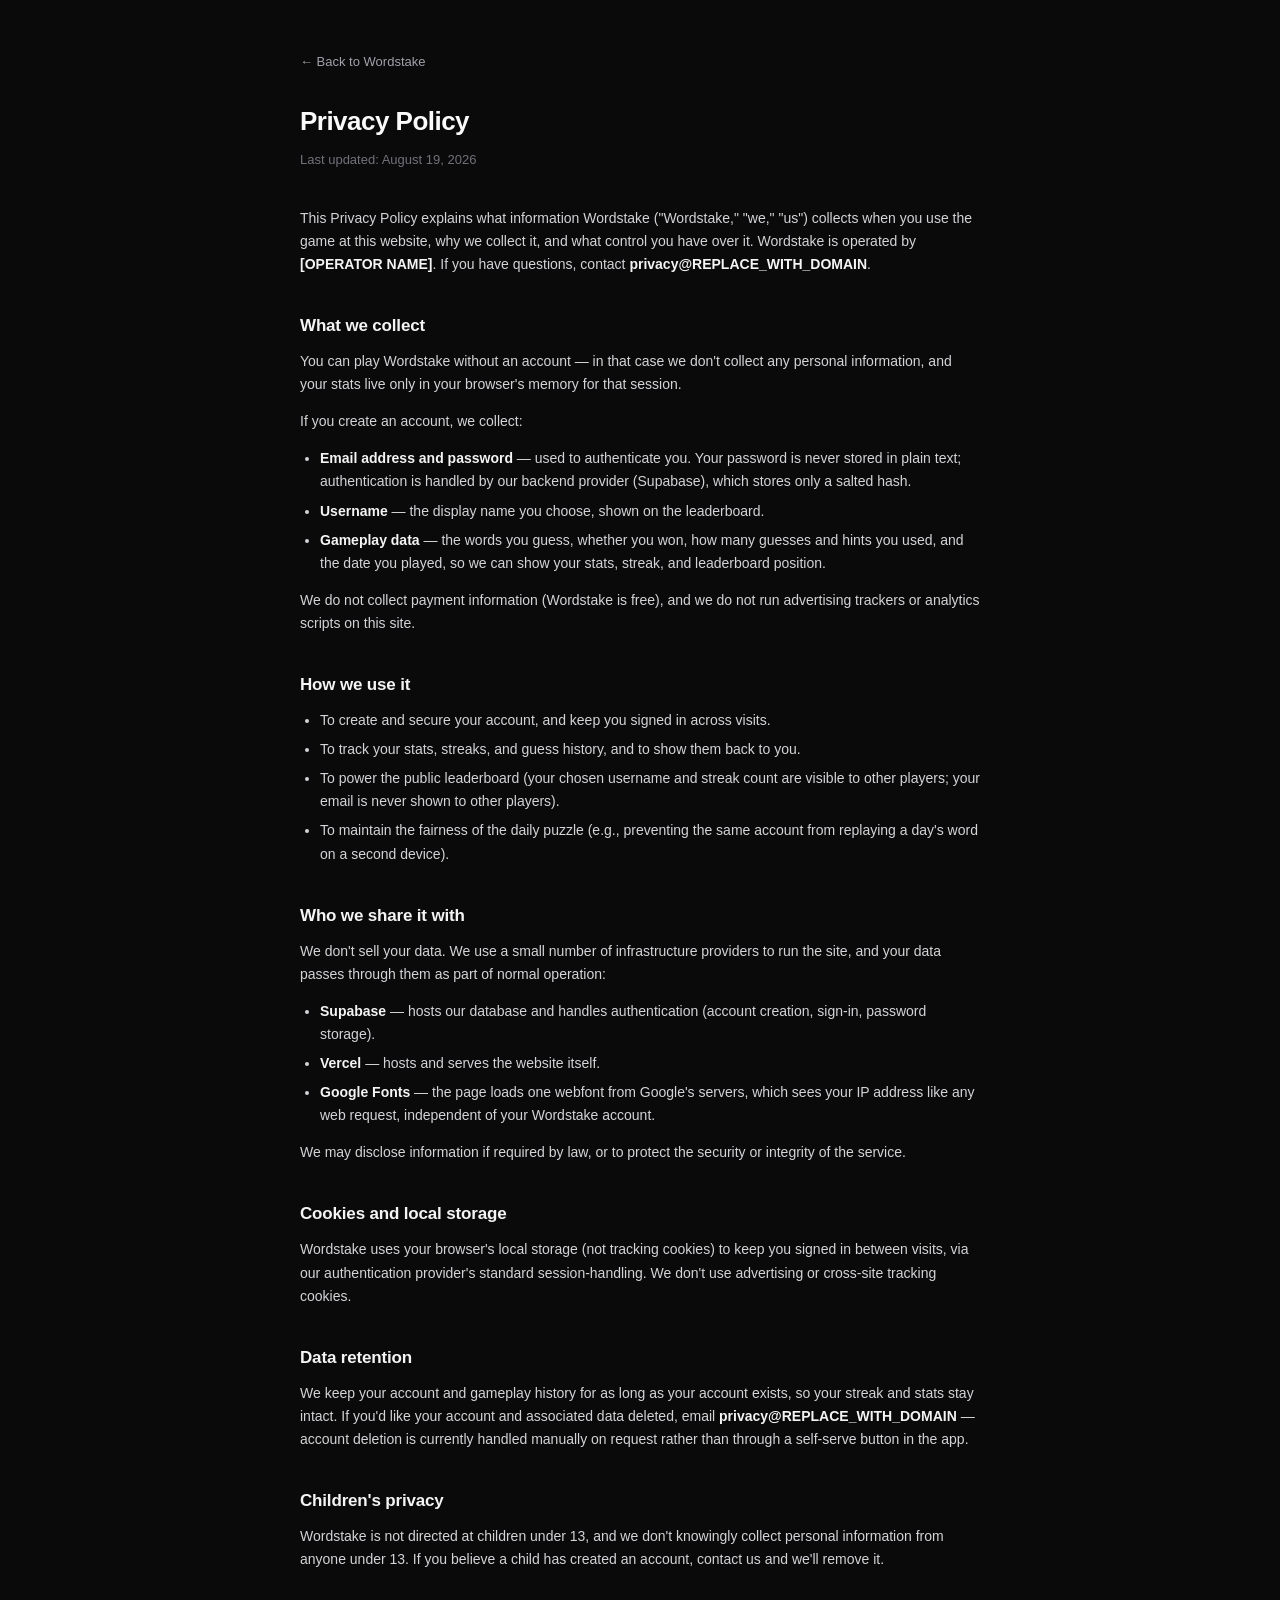
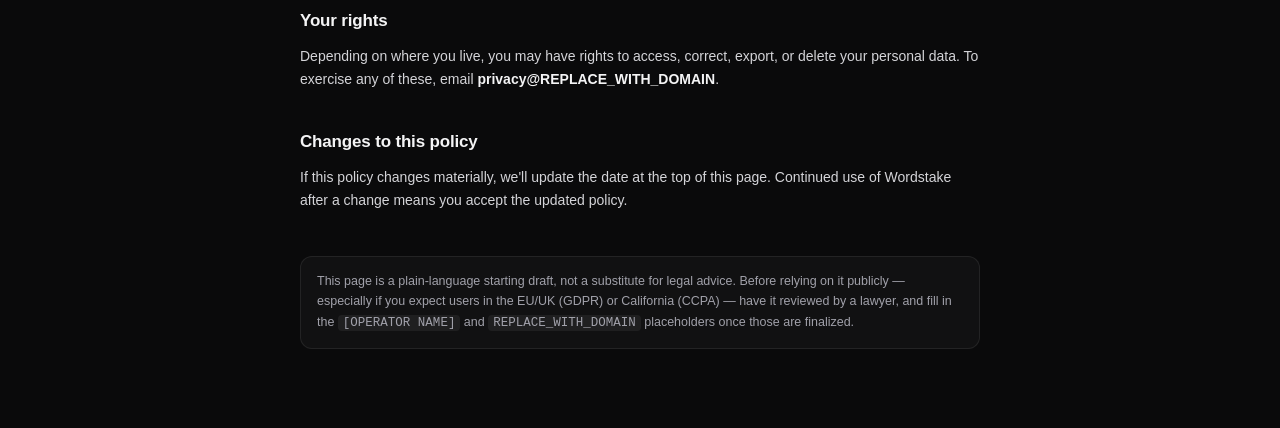
==== privacy.html @ 05258946 "Add files via upload" ====
<!DOCTYPE html>
<html lang="en">
<head>
<meta charset="UTF-8" />
<meta name="viewport" content="width=device-width, initial-scale=1.0" />
<title>Privacy Policy — Wordstake</title>
<meta name="robots" content="index, follow" />
<link rel="icon" href="data:image/svg+xml,%3Csvg xmlns='http://www.w3.org/2000/svg' viewBox='0 0 32 32'%3E%3Crect width='32' height='32' rx='8' fill='%2322b352'/%3E%3Ctext x='16' y='23' font-size='18' font-weight='700' font-family='Arial,sans-serif' fill='%230a0a0b' text-anchor='middle'%3EW%3C/text%3E%3C/svg%3E" />
<style>
  :root { color-scheme: dark; }
  * { box-sizing: border-box; }
  body {
    margin: 0;
    background: #0a0a0b;
    color: #d4d4d8;
    font-family: -apple-system, BlinkMacSystemFont, "Segoe UI", Roboto, Helvetica, Arial, sans-serif;
    line-height: 1.65;
  }
  .wrap { max-width: 720px; margin: 0 auto; padding: 48px 20px 80px; }
  a { color: #30d158; text-decoration: none; }
  a:hover { text-decoration: underline; }
  .back { display: inline-block; margin-bottom: 28px; font-size: 13px; color: #a1a1aa; }
  h1 { color: #fafafa; font-size: 26px; font-weight: 800; letter-spacing: -0.02em; margin: 0 0 6px; }
  .updated { color: #71717a; font-size: 13px; margin-bottom: 36px; }
  h2 { color: #f4f4f5; font-size: 17px; font-weight: 700; margin: 36px 0 10px; letter-spacing: -0.01em; }
  p { margin: 0 0 14px; font-size: 14px; color: #d4d4d8; }
  ul { margin: 0 0 14px; padding-left: 20px; font-size: 14px; }
  li { margin-bottom: 6px; }
  strong { color: #f4f4f5; }
  .note {
    margin-top: 44px;
    padding: 14px 16px;
    border-radius: 12px;
    border: 1px solid rgba(255,255,255,0.08);
    background: rgba(255,255,255,0.03);
    font-size: 12.5px;
    color: #a1a1aa;
  }
  code { background: rgba(255,255,255,0.06); padding: 1px 5px; border-radius: 4px; font-size: 12.5px; }
</style>
</head>
<body>
<div class="wrap">
  <a class="back" href="/">← Back to Wordstake</a>
  <h1>Privacy Policy</h1>
  <p class="updated">Last updated: August 19, 2026</p>

  <p>This Privacy Policy explains what information Wordstake ("Wordstake," "we," "us") collects when you use the game at this website, why we collect it, and what control you have over it. Wordstake is operated by <strong>[OPERATOR NAME]</strong>. If you have questions, contact <strong>privacy@REPLACE_WITH_DOMAIN</strong>.</p>

  <h2>What we collect</h2>
  <p>You can play Wordstake without an account — in that case we don't collect any personal information, and your stats live only in your browser's memory for that session.</p>
  <p>If you create an account, we collect:</p>
  <ul>
    <li><strong>Email address and password</strong> — used to authenticate you. Your password is never stored in plain text; authentication is handled by our backend provider (Supabase), which stores only a salted hash.</li>
    <li><strong>Username</strong> — the display name you choose, shown on the leaderboard.</li>
    <li><strong>Gameplay data</strong> — the words you guess, whether you won, how many guesses and hints you used, and the date you played, so we can show your stats, streak, and leaderboard position.</li>
  </ul>
  <p>We do not collect payment information (Wordstake is free), and we do not run advertising trackers or analytics scripts on this site.</p>

  <h2>How we use it</h2>
  <ul>
    <li>To create and secure your account, and keep you signed in across visits.</li>
    <li>To track your stats, streaks, and guess history, and to show them back to you.</li>
    <li>To power the public leaderboard (your chosen username and streak count are visible to other players; your email is never shown to other players).</li>
    <li>To maintain the fairness of the daily puzzle (e.g., preventing the same account from replaying a day's word on a second device).</li>
  </ul>

  <h2>Who we share it with</h2>
  <p>We don't sell your data. We use a small number of infrastructure providers to run the site, and your data passes through them as part of normal operation:</p>
  <ul>
    <li><strong>Supabase</strong> — hosts our database and handles authentication (account creation, sign-in, password storage).</li>
    <li><strong>Vercel</strong> — hosts and serves the website itself.</li>
    <li><strong>Google Fonts</strong> — the page loads one webfont from Google's servers, which sees your IP address like any web request, independent of your Wordstake account.</li>
  </ul>
  <p>We may disclose information if required by law, or to protect the security or integrity of the service.</p>

  <h2>Cookies and local storage</h2>
  <p>Wordstake uses your browser's local storage (not tracking cookies) to keep you signed in between visits, via our authentication provider's standard session-handling. We don't use advertising or cross-site tracking cookies.</p>

  <h2>Data retention</h2>
  <p>We keep your account and gameplay history for as long as your account exists, so your streak and stats stay intact. If you'd like your account and associated data deleted, email <strong>privacy@REPLACE_WITH_DOMAIN</strong> — account deletion is currently handled manually on request rather than through a self-serve button in the app.</p>

  <h2>Children's privacy</h2>
  <p>Wordstake is not directed at children under 13, and we don't knowingly collect personal information from anyone under 13. If you believe a child has created an account, contact us and we'll remove it.</p>

  <h2>Your rights</h2>
  <p>Depending on where you live, you may have rights to access, correct, export, or delete your personal data. To exercise any of these, email <strong>privacy@REPLACE_WITH_DOMAIN</strong>.</p>

  <h2>Changes to this policy</h2>
  <p>If this policy changes materially, we'll update the date at the top of this page. Continued use of Wordstake after a change means you accept the updated policy.</p>

  <div class="note">
    This page is a plain-language starting draft, not a substitute for legal advice. Before relying on it publicly — especially if you expect users in the EU/UK (GDPR) or California (CCPA) — have it reviewed by a lawyer, and fill in the <code>[OPERATOR NAME]</code> and <code>REPLACE_WITH_DOMAIN</code> placeholders once those are finalized.
  </div>
</div>
</body>
</html>
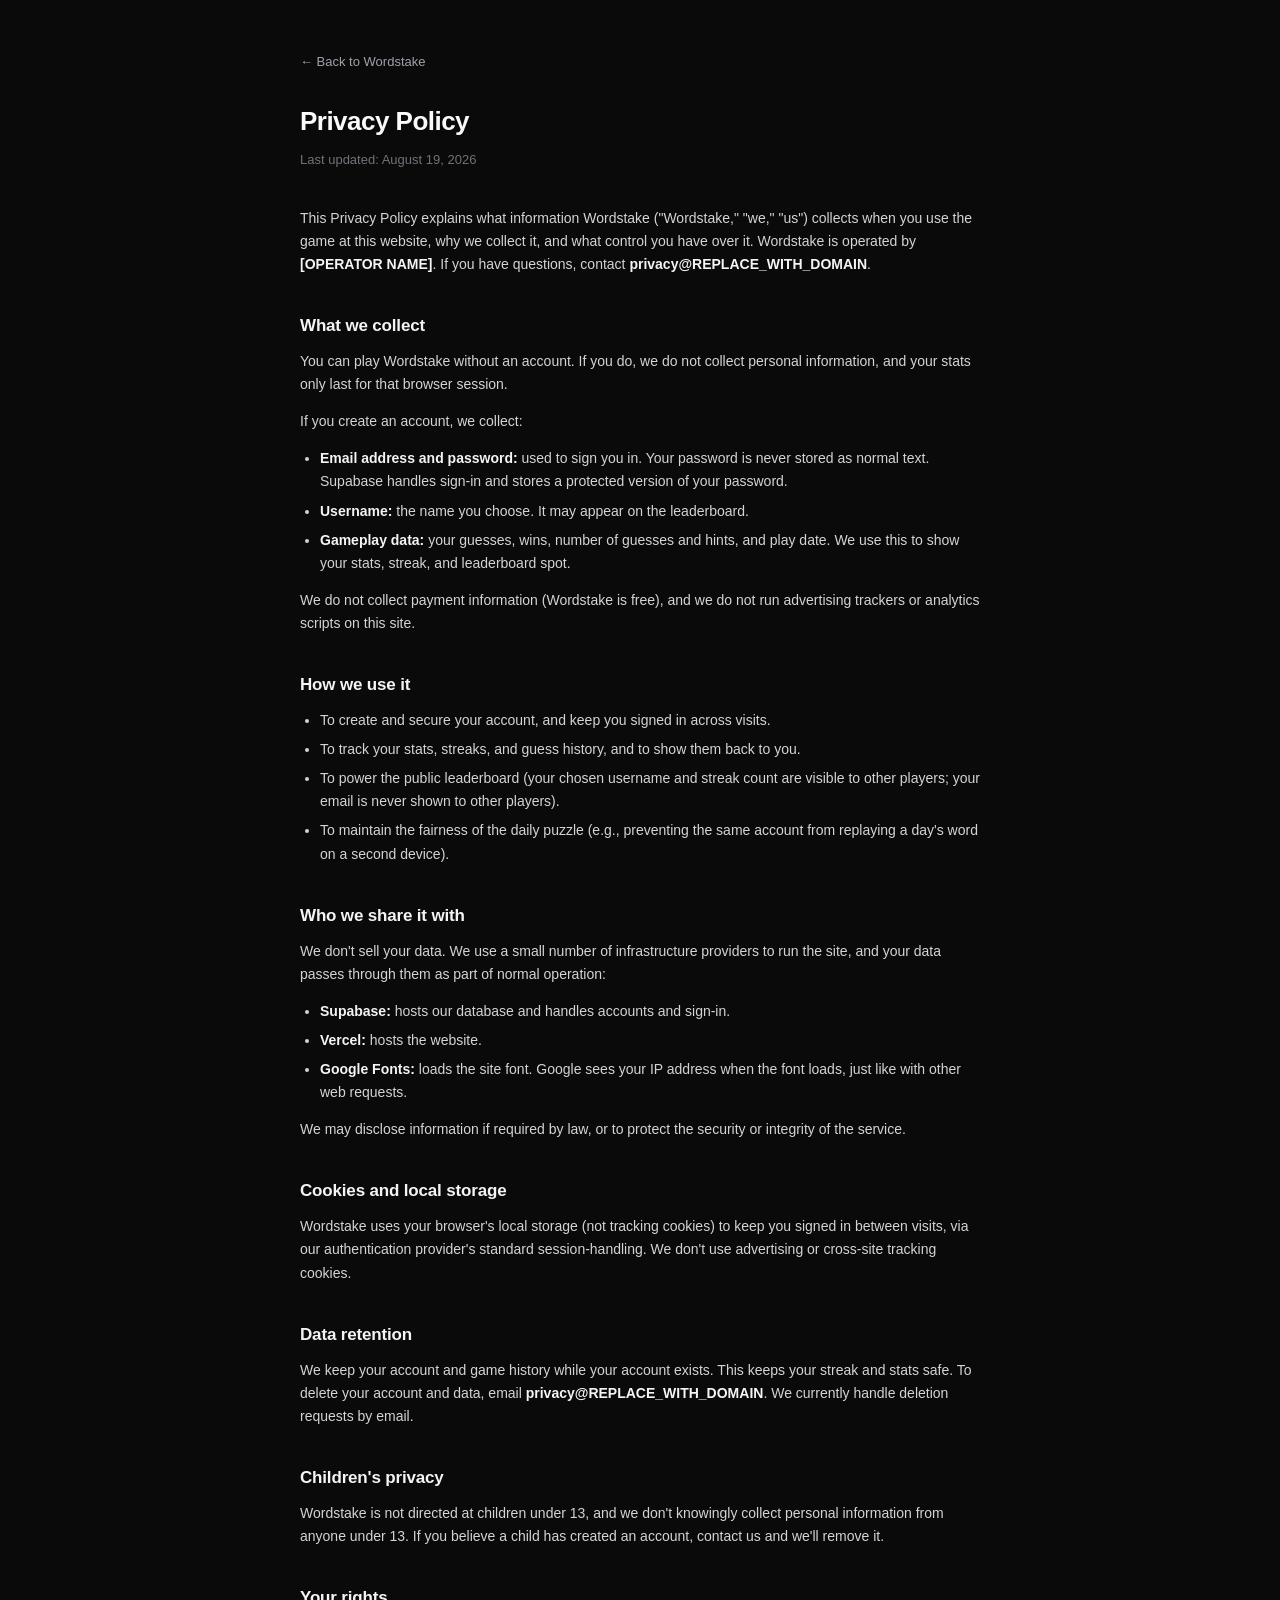
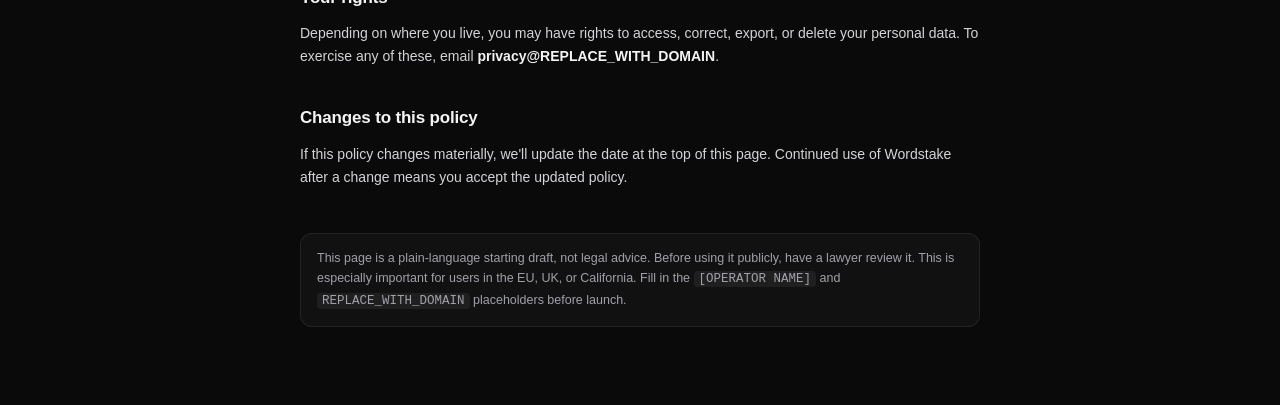
==== commit f568e0da: "Simplify privacy policy wording" ====
--- a/privacy.html
+++ b/privacy.html
@@ -1,97 +1,98 @@
-<!DOCTYPE html>
-<html lang="en">
-<head>
-<meta charset="UTF-8" />
-<meta name="viewport" content="width=device-width, initial-scale=1.0" />
-<title>Privacy Policy — Wordstake</title>
-<meta name="robots" content="index, follow" />
-<link rel="icon" href="data:image/svg+xml,%3Csvg xmlns='http://www.w3.org/2000/svg' viewBox='0 0 32 32'%3E%3Crect width='32' height='32' rx='8' fill='%2322b352'/%3E%3Ctext x='16' y='23' font-size='18' font-weight='700' font-family='Arial,sans-serif' fill='%230a0a0b' text-anchor='middle'%3EW%3C/text%3E%3C/svg%3E" />
-<style>
-  :root { color-scheme: dark; }
-  * { box-sizing: border-box; }
-  body {
-    margin: 0;
-    background: #0a0a0b;
-    color: #d4d4d8;
-    font-family: -apple-system, BlinkMacSystemFont, "Segoe UI", Roboto, Helvetica, Arial, sans-serif;
-    line-height: 1.65;
-  }
-  .wrap { max-width: 720px; margin: 0 auto; padding: 48px 20px 80px; }
-  a { color: #30d158; text-decoration: none; }
-  a:hover { text-decoration: underline; }
-  .back { display: inline-block; margin-bottom: 28px; font-size: 13px; color: #a1a1aa; }
-  h1 { color: #fafafa; font-size: 26px; font-weight: 800; letter-spacing: -0.02em; margin: 0 0 6px; }
-  .updated { color: #71717a; font-size: 13px; margin-bottom: 36px; }
-  h2 { color: #f4f4f5; font-size: 17px; font-weight: 700; margin: 36px 0 10px; letter-spacing: -0.01em; }
-  p { margin: 0 0 14px; font-size: 14px; color: #d4d4d8; }
-  ul { margin: 0 0 14px; padding-left: 20px; font-size: 14px; }
-  li { margin-bottom: 6px; }
-  strong { color: #f4f4f5; }
-  .note {
-    margin-top: 44px;
-    padding: 14px 16px;
-    border-radius: 12px;
-    border: 1px solid rgba(255,255,255,0.08);
-    background: rgba(255,255,255,0.03);
-    font-size: 12.5px;
-    color: #a1a1aa;
-  }
-  code { background: rgba(255,255,255,0.06); padding: 1px 5px; border-radius: 4px; font-size: 12.5px; }
-</style>
-</head>
-<body>
-<div class="wrap">
-  <a class="back" href="/">← Back to Wordstake</a>
-  <h1>Privacy Policy</h1>
-  <p class="updated">Last updated: August 19, 2026</p>
-
-  <p>This Privacy Policy explains what information Wordstake ("Wordstake," "we," "us") collects when you use the game at this website, why we collect it, and what control you have over it. Wordstake is operated by <strong>[OPERATOR NAME]</strong>. If you have questions, contact <strong>privacy@REPLACE_WITH_DOMAIN</strong>.</p>
-
-  <h2>What we collect</h2>
-  <p>You can play Wordstake without an account — in that case we don't collect any personal information, and your stats live only in your browser's memory for that session.</p>
-  <p>If you create an account, we collect:</p>
-  <ul>
-    <li><strong>Email address and password</strong> — used to authenticate you. Your password is never stored in plain text; authentication is handled by our backend provider (Supabase), which stores only a salted hash.</li>
-    <li><strong>Username</strong> — the display name you choose, shown on the leaderboard.</li>
-    <li><strong>Gameplay data</strong> — the words you guess, whether you won, how many guesses and hints you used, and the date you played, so we can show your stats, streak, and leaderboard position.</li>
-  </ul>
-  <p>We do not collect payment information (Wordstake is free), and we do not run advertising trackers or analytics scripts on this site.</p>
-
-  <h2>How we use it</h2>
-  <ul>
-    <li>To create and secure your account, and keep you signed in across visits.</li>
-    <li>To track your stats, streaks, and guess history, and to show them back to you.</li>
-    <li>To power the public leaderboard (your chosen username and streak count are visible to other players; your email is never shown to other players).</li>
-    <li>To maintain the fairness of the daily puzzle (e.g., preventing the same account from replaying a day's word on a second device).</li>
-  </ul>
-
-  <h2>Who we share it with</h2>
-  <p>We don't sell your data. We use a small number of infrastructure providers to run the site, and your data passes through them as part of normal operation:</p>
-  <ul>
-    <li><strong>Supabase</strong> — hosts our database and handles authentication (account creation, sign-in, password storage).</li>
-    <li><strong>Vercel</strong> — hosts and serves the website itself.</li>
-    <li><strong>Google Fonts</strong> — the page loads one webfont from Google's servers, which sees your IP address like any web request, independent of your Wordstake account.</li>
-  </ul>
-  <p>We may disclose information if required by law, or to protect the security or integrity of the service.</p>
-
-  <h2>Cookies and local storage</h2>
-  <p>Wordstake uses your browser's local storage (not tracking cookies) to keep you signed in between visits, via our authentication provider's standard session-handling. We don't use advertising or cross-site tracking cookies.</p>
-
-  <h2>Data retention</h2>
-  <p>We keep your account and gameplay history for as long as your account exists, so your streak and stats stay intact. If you'd like your account and associated data deleted, email <strong>privacy@REPLACE_WITH_DOMAIN</strong> — account deletion is currently handled manually on request rather than through a self-serve button in the app.</p>
-
-  <h2>Children's privacy</h2>
-  <p>Wordstake is not directed at children under 13, and we don't knowingly collect personal information from anyone under 13. If you believe a child has created an account, contact us and we'll remove it.</p>
-
-  <h2>Your rights</h2>
-  <p>Depending on where you live, you may have rights to access, correct, export, or delete your personal data. To exercise any of these, email <strong>privacy@REPLACE_WITH_DOMAIN</strong>.</p>
-
-  <h2>Changes to this policy</h2>
-  <p>If this policy changes materially, we'll update the date at the top of this page. Continued use of Wordstake after a change means you accept the updated policy.</p>
-
-  <div class="note">
-    This page is a plain-language starting draft, not a substitute for legal advice. Before relying on it publicly — especially if you expect users in the EU/UK (GDPR) or California (CCPA) — have it reviewed by a lawyer, and fill in the <code>[OPERATOR NAME]</code> and <code>REPLACE_WITH_DOMAIN</code> placeholders once those are finalized.
-  </div>
-</div>
-</body>
-</html>
+<!DOCTYPE html>
+<html lang="en">
+<head>
+<meta charset="UTF-8" />
+<meta name="viewport" content="width=device-width, initial-scale=1.0" />
+<title>Privacy Policy | Wordstake</title>
+<meta name="robots" content="index, follow" />
+<link rel="icon" href="data:image/svg+xml,%3Csvg xmlns='http://www.w3.org/2000/svg' viewBox='0 0 32 32'%3E%3Crect width='32' height='32' rx='8' fill='%2322b352'/%3E%3Ctext x='16' y='23' font-size='18' font-weight='700' font-family='Arial,sans-serif' fill='%230a0a0b' text-anchor='middle'%3EW%3C/text%3E%3C/svg%3E" />
+<style>
+  :root { color-scheme: dark; }
+  * { box-sizing: border-box; }
+  body {
+    margin: 0;
+    background: #0a0a0b;
+    color: #d4d4d8;
+    font-family: -apple-system, BlinkMacSystemFont, "Segoe UI", Roboto, Helvetica, Arial, sans-serif;
+    line-height: 1.65;
+  }
+  .wrap { max-width: 720px; margin: 0 auto; padding: 48px 20px 80px; }
+  a { color: #30d158; text-decoration: none; }
+  a:hover { text-decoration: underline; }
+  .back { display: inline-block; margin-bottom: 28px; font-size: 13px; color: #a1a1aa; }
+  h1 { color: #fafafa; font-size: 26px; font-weight: 800; letter-spacing: -0.02em; margin: 0 0 6px; }
+  .updated { color: #71717a; font-size: 13px; margin-bottom: 36px; }
+  h2 { color: #f4f4f5; font-size: 17px; font-weight: 700; margin: 36px 0 10px; letter-spacing: -0.01em; }
+  p { margin: 0 0 14px; font-size: 14px; color: #d4d4d8; }
+  ul { margin: 0 0 14px; padding-left: 20px; font-size: 14px; }
+  li { margin-bottom: 6px; }
+  strong { color: #f4f4f5; }
+  .note {
+    margin-top: 44px;
+    padding: 14px 16px;
+    border-radius: 12px;
+    border: 1px solid rgba(255,255,255,0.08);
+    background: rgba(255,255,255,0.03);
+    font-size: 12.5px;
+    color: #a1a1aa;
+  }
+  code { background: rgba(255,255,255,0.06); padding: 1px 5px; border-radius: 4px; font-size: 12.5px; }
+</style>
+</head>
+<body>
+<div class="wrap">
+  <a class="back" href="/">← Back to Wordstake</a>
+  <h1>Privacy Policy</h1>
+  <p class="updated">Last updated: August 19, 2026</p>
+
+  <p>This Privacy Policy explains what information Wordstake ("Wordstake," "we," "us") collects when you use the game at this website, why we collect it, and what control you have over it. Wordstake is operated by <strong>[OPERATOR NAME]</strong>. If you have questions, contact <strong>privacy@REPLACE_WITH_DOMAIN</strong>.</p>
+
+  <h2>What we collect</h2>
+  <p>You can play Wordstake without an account. If you do, we do not collect personal information, and your stats only last for that browser session.</p>
+  <p>If you create an account, we collect:</p>
+  <ul>
+    <li><strong>Email address and password:</strong> used to sign you in. Your password is never stored as normal text. Supabase handles sign-in and stores a protected version of your password.</li>
+    <li><strong>Username:</strong> the name you choose. It may appear on the leaderboard.</li>
+    <li><strong>Gameplay data:</strong> your guesses, wins, number of guesses and hints, and play date. We use this to show your stats, streak, and leaderboard spot.</li>
+  </ul>
+  <p>We do not collect payment information (Wordstake is free), and we do not run advertising trackers or analytics scripts on this site.</p>
+
+  <h2>How we use it</h2>
+  <ul>
+    <li>To create and secure your account, and keep you signed in across visits.</li>
+    <li>To track your stats, streaks, and guess history, and to show them back to you.</li>
+    <li>To power the public leaderboard (your chosen username and streak count are visible to other players; your email is never shown to other players).</li>
+    <li>To maintain the fairness of the daily puzzle (e.g., preventing the same account from replaying a day's word on a second device).</li>
+  </ul>
+
+  <h2>Who we share it with</h2>
+  <p>We don't sell your data. We use a small number of infrastructure providers to run the site, and your data passes through them as part of normal operation:</p>
+  <ul>
+    <li><strong>Supabase:</strong> hosts our database and handles accounts and sign-in.</li>
+    <li><strong>Vercel:</strong> hosts the website.</li>
+    <li><strong>Google Fonts:</strong> loads the site font. Google sees your IP address when the font loads, just like with other web requests.</li>
+  </ul>
+  <p>We may disclose information if required by law, or to protect the security or integrity of the service.</p>
+
+  <h2>Cookies and local storage</h2>
+  <p>Wordstake uses your browser's local storage (not tracking cookies) to keep you signed in between visits, via our authentication provider's standard session-handling. We don't use advertising or cross-site tracking cookies.</p>
+
+  <h2>Data retention</h2>
+  <p>We keep your account and game history while your account exists. This keeps your streak and stats safe. To delete your account and data, email <strong>privacy@REPLACE_WITH_DOMAIN</strong>. We currently handle deletion requests by email.</p>
+
+  <h2>Children's privacy</h2>
+  <p>Wordstake is not directed at children under 13, and we don't knowingly collect personal information from anyone under 13. If you believe a child has created an account, contact us and we'll remove it.</p>
+
+  <h2>Your rights</h2>
+  <p>Depending on where you live, you may have rights to access, correct, export, or delete your personal data. To exercise any of these, email <strong>privacy@REPLACE_WITH_DOMAIN</strong>.</p>
+
+  <h2>Changes to this policy</h2>
+  <p>If this policy changes materially, we'll update the date at the top of this page. Continued use of Wordstake after a change means you accept the updated policy.</p>
+
+  <div class="note">
+    This page is a plain-language starting draft, not legal advice. Before using it publicly, have a lawyer review it. This is especially important for users in the EU, UK, or California. Fill in the <code>[OPERATOR NAME]</code> and <code>REPLACE_WITH_DOMAIN</code> placeholders before launch.
+  </div>
+</div>
+</body>
+</html>
+
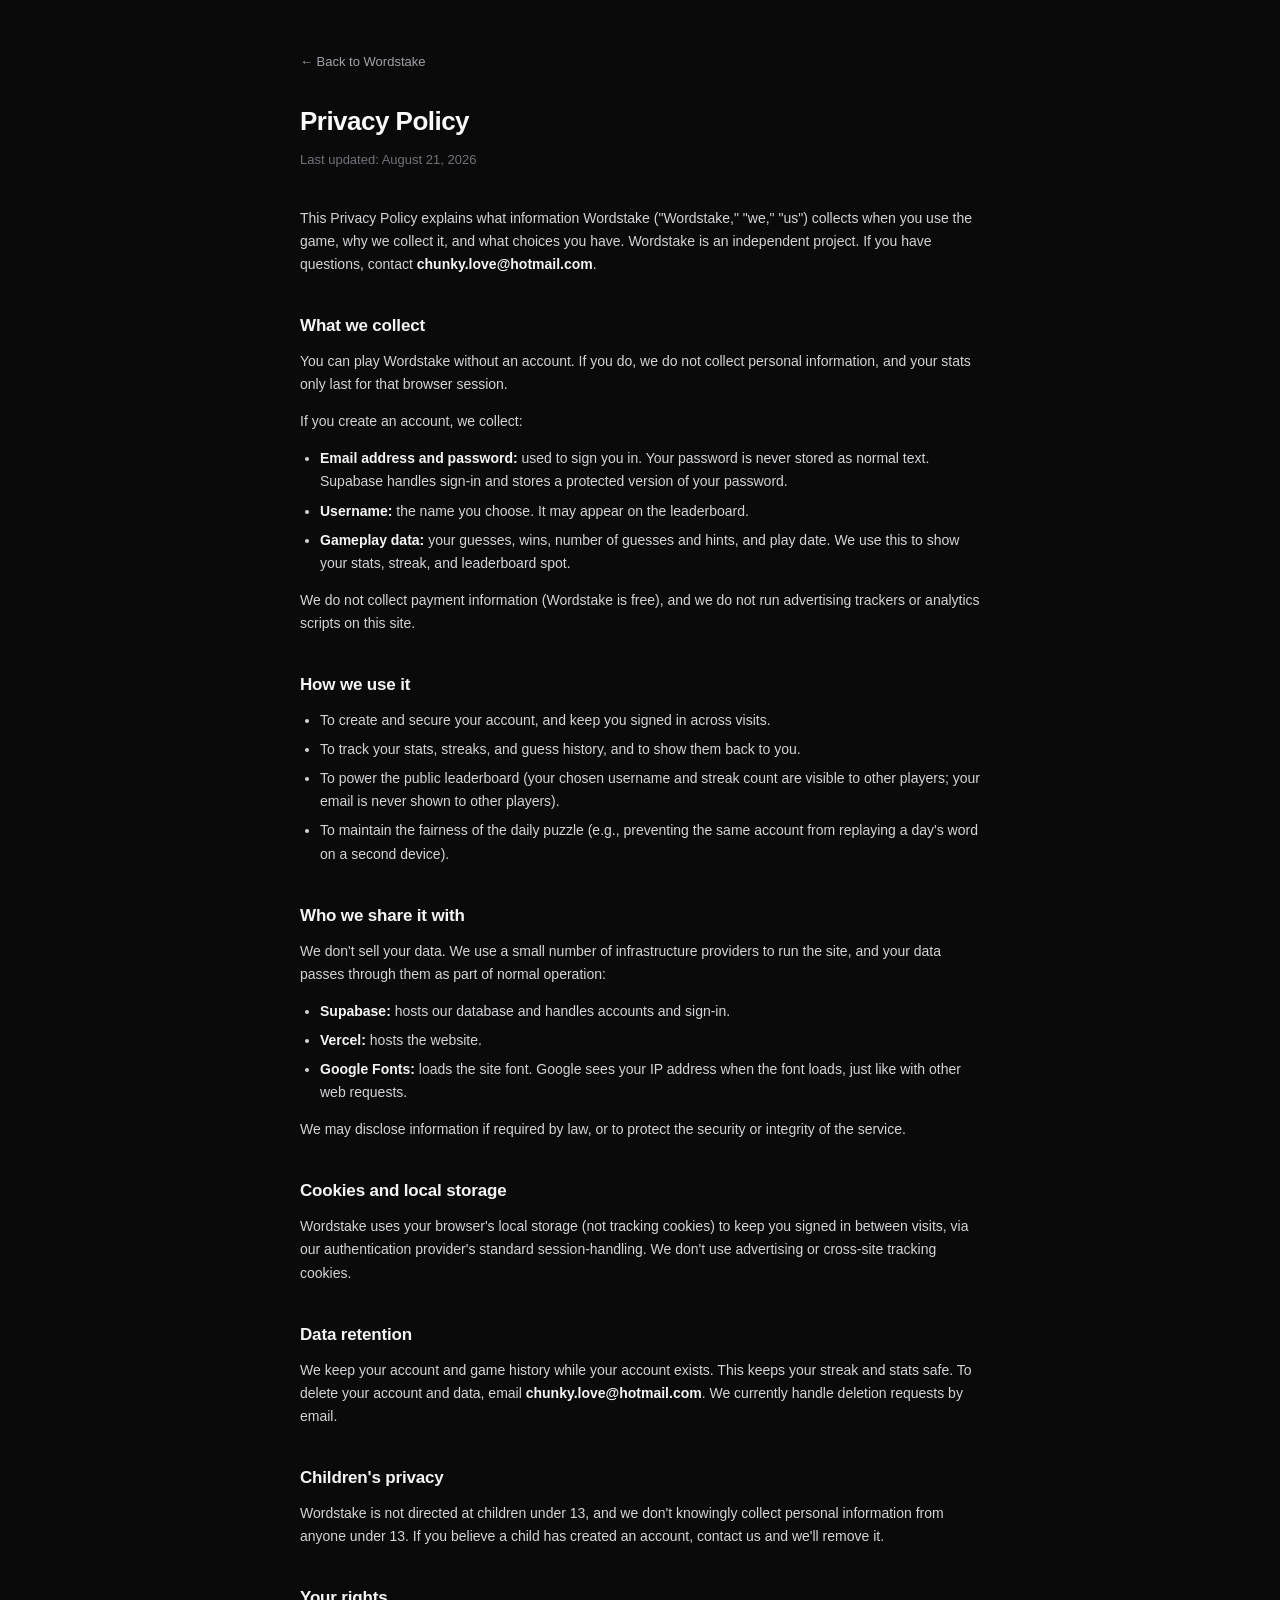
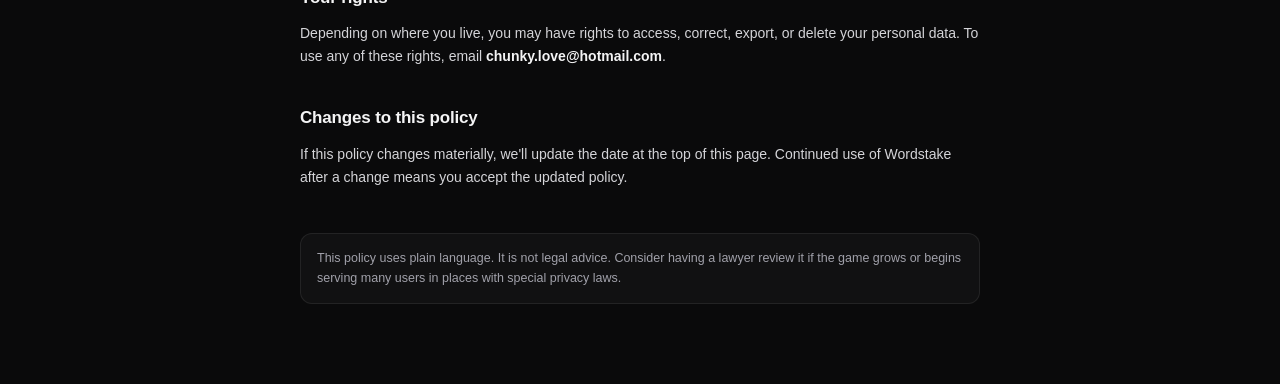
==== commit e004b5a7: "Finalize Wordstake launch experience" ====
--- a/privacy.html
+++ b/privacy.html
@@ -1,98 +1,97 @@
-<!DOCTYPE html>
-<html lang="en">
-<head>
-<meta charset="UTF-8" />
-<meta name="viewport" content="width=device-width, initial-scale=1.0" />
+<!DOCTYPE html>
+<html lang="en">
+<head>
+<meta charset="UTF-8" />
+<meta name="viewport" content="width=device-width, initial-scale=1.0" />
 <title>Privacy Policy | Wordstake</title>
-<meta name="robots" content="index, follow" />
-<link rel="icon" href="data:image/svg+xml,%3Csvg xmlns='http://www.w3.org/2000/svg' viewBox='0 0 32 32'%3E%3Crect width='32' height='32' rx='8' fill='%2322b352'/%3E%3Ctext x='16' y='23' font-size='18' font-weight='700' font-family='Arial,sans-serif' fill='%230a0a0b' text-anchor='middle'%3EW%3C/text%3E%3C/svg%3E" />
-<style>
-  :root { color-scheme: dark; }
-  * { box-sizing: border-box; }
-  body {
-    margin: 0;
-    background: #0a0a0b;
-    color: #d4d4d8;
-    font-family: -apple-system, BlinkMacSystemFont, "Segoe UI", Roboto, Helvetica, Arial, sans-serif;
-    line-height: 1.65;
-  }
-  .wrap { max-width: 720px; margin: 0 auto; padding: 48px 20px 80px; }
-  a { color: #30d158; text-decoration: none; }
-  a:hover { text-decoration: underline; }
-  .back { display: inline-block; margin-bottom: 28px; font-size: 13px; color: #a1a1aa; }
-  h1 { color: #fafafa; font-size: 26px; font-weight: 800; letter-spacing: -0.02em; margin: 0 0 6px; }
-  .updated { color: #71717a; font-size: 13px; margin-bottom: 36px; }
-  h2 { color: #f4f4f5; font-size: 17px; font-weight: 700; margin: 36px 0 10px; letter-spacing: -0.01em; }
-  p { margin: 0 0 14px; font-size: 14px; color: #d4d4d8; }
-  ul { margin: 0 0 14px; padding-left: 20px; font-size: 14px; }
-  li { margin-bottom: 6px; }
-  strong { color: #f4f4f5; }
-  .note {
-    margin-top: 44px;
-    padding: 14px 16px;
-    border-radius: 12px;
-    border: 1px solid rgba(255,255,255,0.08);
-    background: rgba(255,255,255,0.03);
-    font-size: 12.5px;
-    color: #a1a1aa;
-  }
-  code { background: rgba(255,255,255,0.06); padding: 1px 5px; border-radius: 4px; font-size: 12.5px; }
-</style>
-</head>
-<body>
-<div class="wrap">
-  <a class="back" href="/">← Back to Wordstake</a>
-  <h1>Privacy Policy</h1>
-  <p class="updated">Last updated: August 19, 2026</p>
-
-  <p>This Privacy Policy explains what information Wordstake ("Wordstake," "we," "us") collects when you use the game at this website, why we collect it, and what control you have over it. Wordstake is operated by <strong>[OPERATOR NAME]</strong>. If you have questions, contact <strong>privacy@REPLACE_WITH_DOMAIN</strong>.</p>
-
-  <h2>What we collect</h2>
+<meta name="robots" content="index, follow" />
+<link rel="icon" href="data:image/svg+xml,%3Csvg xmlns='http://www.w3.org/2000/svg' viewBox='0 0 32 32'%3E%3Crect width='32' height='32' rx='8' fill='%2322b352'/%3E%3Ctext x='16' y='23' font-size='18' font-weight='700' font-family='Arial,sans-serif' fill='%230a0a0b' text-anchor='middle'%3EW%3C/text%3E%3C/svg%3E" />
+<style>
+  :root { color-scheme: dark; }
+  * { box-sizing: border-box; }
+  body {
+    margin: 0;
+    background: #0a0a0b;
+    color: #d4d4d8;
+    font-family: -apple-system, BlinkMacSystemFont, "Segoe UI", Roboto, Helvetica, Arial, sans-serif;
+    line-height: 1.65;
+  }
+  .wrap { max-width: 720px; margin: 0 auto; padding: 48px 20px 80px; }
+  a { color: #30d158; text-decoration: none; }
+  a:hover { text-decoration: underline; }
+  .back { display: inline-block; margin-bottom: 28px; font-size: 13px; color: #a1a1aa; }
+  h1 { color: #fafafa; font-size: 26px; font-weight: 800; letter-spacing: -0.02em; margin: 0 0 6px; }
+  .updated { color: #71717a; font-size: 13px; margin-bottom: 36px; }
+  h2 { color: #f4f4f5; font-size: 17px; font-weight: 700; margin: 36px 0 10px; letter-spacing: -0.01em; }
+  p { margin: 0 0 14px; font-size: 14px; color: #d4d4d8; }
+  ul { margin: 0 0 14px; padding-left: 20px; font-size: 14px; }
+  li { margin-bottom: 6px; }
+  strong { color: #f4f4f5; }
+  .note {
+    margin-top: 44px;
+    padding: 14px 16px;
+    border-radius: 12px;
+    border: 1px solid rgba(255,255,255,0.08);
+    background: rgba(255,255,255,0.03);
+    font-size: 12.5px;
+    color: #a1a1aa;
+  }
+  code { background: rgba(255,255,255,0.06); padding: 1px 5px; border-radius: 4px; font-size: 12.5px; }
+</style>
+</head>
+<body>
+<div class="wrap">
+  <a class="back" href="/">← Back to Wordstake</a>
+  <h1>Privacy Policy</h1>
+  <p class="updated">Last updated: August 21, 2026</p>
+
+  <p>This Privacy Policy explains what information Wordstake ("Wordstake," "we," "us") collects when you use the game, why we collect it, and what choices you have. Wordstake is an independent project. If you have questions, contact <strong>chunky.love@hotmail.com</strong>.</p>
+
+  <h2>What we collect</h2>
   <p>You can play Wordstake without an account. If you do, we do not collect personal information, and your stats only last for that browser session.</p>
-  <p>If you create an account, we collect:</p>
-  <ul>
+  <p>If you create an account, we collect:</p>
+  <ul>
     <li><strong>Email address and password:</strong> used to sign you in. Your password is never stored as normal text. Supabase handles sign-in and stores a protected version of your password.</li>
     <li><strong>Username:</strong> the name you choose. It may appear on the leaderboard.</li>
     <li><strong>Gameplay data:</strong> your guesses, wins, number of guesses and hints, and play date. We use this to show your stats, streak, and leaderboard spot.</li>
-  </ul>
-  <p>We do not collect payment information (Wordstake is free), and we do not run advertising trackers or analytics scripts on this site.</p>
-
-  <h2>How we use it</h2>
-  <ul>
-    <li>To create and secure your account, and keep you signed in across visits.</li>
-    <li>To track your stats, streaks, and guess history, and to show them back to you.</li>
-    <li>To power the public leaderboard (your chosen username and streak count are visible to other players; your email is never shown to other players).</li>
-    <li>To maintain the fairness of the daily puzzle (e.g., preventing the same account from replaying a day's word on a second device).</li>
-  </ul>
-
-  <h2>Who we share it with</h2>
-  <p>We don't sell your data. We use a small number of infrastructure providers to run the site, and your data passes through them as part of normal operation:</p>
-  <ul>
+  </ul>
+  <p>We do not collect payment information (Wordstake is free), and we do not run advertising trackers or analytics scripts on this site.</p>
+
+  <h2>How we use it</h2>
+  <ul>
+    <li>To create and secure your account, and keep you signed in across visits.</li>
+    <li>To track your stats, streaks, and guess history, and to show them back to you.</li>
+    <li>To power the public leaderboard (your chosen username and streak count are visible to other players; your email is never shown to other players).</li>
+    <li>To maintain the fairness of the daily puzzle (e.g., preventing the same account from replaying a day's word on a second device).</li>
+  </ul>
+
+  <h2>Who we share it with</h2>
+  <p>We don't sell your data. We use a small number of infrastructure providers to run the site, and your data passes through them as part of normal operation:</p>
+  <ul>
     <li><strong>Supabase:</strong> hosts our database and handles accounts and sign-in.</li>
     <li><strong>Vercel:</strong> hosts the website.</li>
     <li><strong>Google Fonts:</strong> loads the site font. Google sees your IP address when the font loads, just like with other web requests.</li>
-  </ul>
-  <p>We may disclose information if required by law, or to protect the security or integrity of the service.</p>
-
-  <h2>Cookies and local storage</h2>
-  <p>Wordstake uses your browser's local storage (not tracking cookies) to keep you signed in between visits, via our authentication provider's standard session-handling. We don't use advertising or cross-site tracking cookies.</p>
-
-  <h2>Data retention</h2>
-  <p>We keep your account and game history while your account exists. This keeps your streak and stats safe. To delete your account and data, email <strong>privacy@REPLACE_WITH_DOMAIN</strong>. We currently handle deletion requests by email.</p>
-
-  <h2>Children's privacy</h2>
-  <p>Wordstake is not directed at children under 13, and we don't knowingly collect personal information from anyone under 13. If you believe a child has created an account, contact us and we'll remove it.</p>
-
-  <h2>Your rights</h2>
-  <p>Depending on where you live, you may have rights to access, correct, export, or delete your personal data. To exercise any of these, email <strong>privacy@REPLACE_WITH_DOMAIN</strong>.</p>
-
-  <h2>Changes to this policy</h2>
-  <p>If this policy changes materially, we'll update the date at the top of this page. Continued use of Wordstake after a change means you accept the updated policy.</p>
-
-  <div class="note">
-    This page is a plain-language starting draft, not legal advice. Before using it publicly, have a lawyer review it. This is especially important for users in the EU, UK, or California. Fill in the <code>[OPERATOR NAME]</code> and <code>REPLACE_WITH_DOMAIN</code> placeholders before launch.
-  </div>
-</div>
-</body>
-</html>
-
+  </ul>
+  <p>We may disclose information if required by law, or to protect the security or integrity of the service.</p>
+
+  <h2>Cookies and local storage</h2>
+  <p>Wordstake uses your browser's local storage (not tracking cookies) to keep you signed in between visits, via our authentication provider's standard session-handling. We don't use advertising or cross-site tracking cookies.</p>
+
+  <h2>Data retention</h2>
+  <p>We keep your account and game history while your account exists. This keeps your streak and stats safe. To delete your account and data, email <strong>chunky.love@hotmail.com</strong>. We currently handle deletion requests by email.</p>
+
+  <h2>Children's privacy</h2>
+  <p>Wordstake is not directed at children under 13, and we don't knowingly collect personal information from anyone under 13. If you believe a child has created an account, contact us and we'll remove it.</p>
+
+  <h2>Your rights</h2>
+  <p>Depending on where you live, you may have rights to access, correct, export, or delete your personal data. To use any of these rights, email <strong>chunky.love@hotmail.com</strong>.</p>
+
+  <h2>Changes to this policy</h2>
+  <p>If this policy changes materially, we'll update the date at the top of this page. Continued use of Wordstake after a change means you accept the updated policy.</p>
+
+  <div class="note">
+    This policy uses plain language. It is not legal advice. Consider having a lawyer review it if the game grows or begins serving many users in places with special privacy laws.
+  </div>
+</div>
+</body>
+</html>
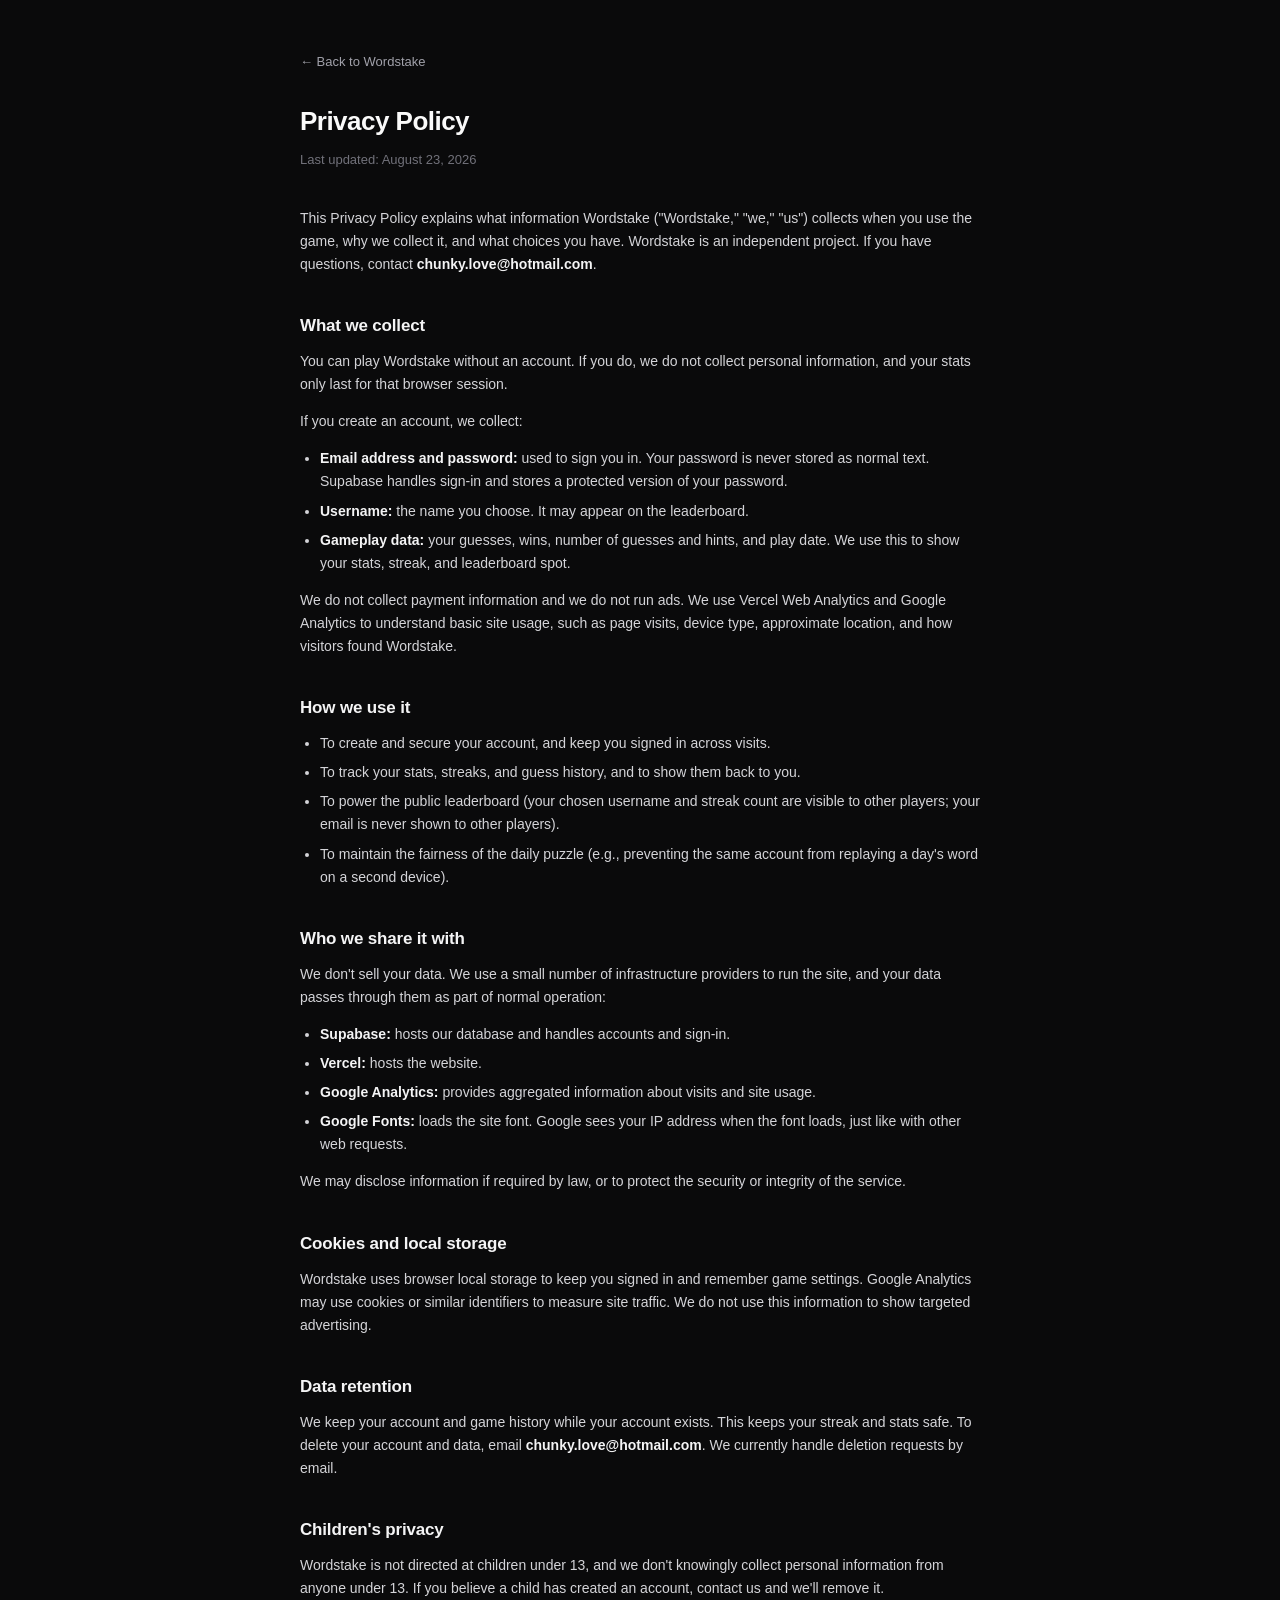
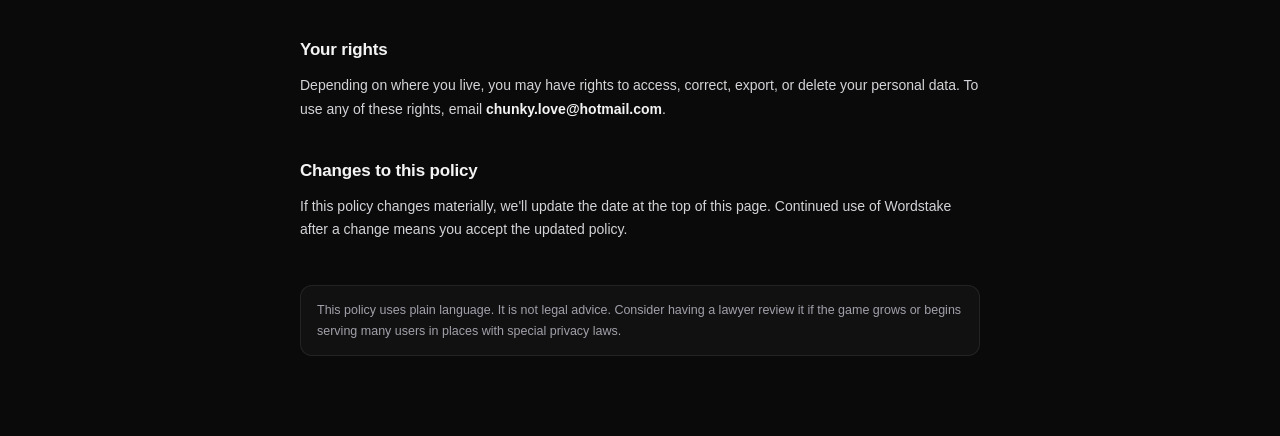
==== commit 90af9a96: "Install Google Analytics 4" ====
--- a/privacy.html
+++ b/privacy.html
@@ -3,6 +3,14 @@
 <head>
 <meta charset="UTF-8" />
 <meta name="viewport" content="width=device-width, initial-scale=1.0" />
+<!-- Google tag (gtag.js) -->
+<script async src="https://www.googletagmanager.com/gtag/js?id=G-HZ9XKLB2TK"></script>
+<script>
+  window.dataLayer = window.dataLayer || [];
+  function gtag(){dataLayer.push(arguments);}
+  gtag('js', new Date());
+  gtag('config', 'G-HZ9XKLB2TK');
+</script>
 <title>Privacy Policy | Wordstake</title>
 <meta name="robots" content="index, follow" />
 <link rel="icon" href="data:image/svg+xml,%3Csvg xmlns='http://www.w3.org/2000/svg' viewBox='0 0 32 32'%3E%3Crect width='32' height='32' rx='8' fill='%2322b352'/%3E%3Ctext x='16' y='23' font-size='18' font-weight='700' font-family='Arial,sans-serif' fill='%230a0a0b' text-anchor='middle'%3EW%3C/text%3E%3C/svg%3E" />
@@ -43,7 +51,7 @@
 <div class="wrap">
   <a class="back" href="/">← Back to Wordstake</a>
   <h1>Privacy Policy</h1>
-  <p class="updated">Last updated: August 21, 2026</p>
+  <p class="updated">Last updated: August 23, 2026</p>
 
   <p>This Privacy Policy explains what information Wordstake ("Wordstake," "we," "us") collects when you use the game, why we collect it, and what choices you have. Wordstake is an independent project. If you have questions, contact <strong>chunky.love@hotmail.com</strong>.</p>
 
@@ -55,7 +63,7 @@
     <li><strong>Username:</strong> the name you choose. It may appear on the leaderboard.</li>
     <li><strong>Gameplay data:</strong> your guesses, wins, number of guesses and hints, and play date. We use this to show your stats, streak, and leaderboard spot.</li>
   </ul>
-  <p>We do not collect payment information (Wordstake is free), and we do not run advertising trackers or analytics scripts on this site.</p>
+  <p>We do not collect payment information and we do not run ads. We use Vercel Web Analytics and Google Analytics to understand basic site usage, such as page visits, device type, approximate location, and how visitors found Wordstake.</p>
 
   <h2>How we use it</h2>
   <ul>
@@ -70,12 +78,13 @@
   <ul>
     <li><strong>Supabase:</strong> hosts our database and handles accounts and sign-in.</li>
     <li><strong>Vercel:</strong> hosts the website.</li>
+    <li><strong>Google Analytics:</strong> provides aggregated information about visits and site usage.</li>
     <li><strong>Google Fonts:</strong> loads the site font. Google sees your IP address when the font loads, just like with other web requests.</li>
   </ul>
   <p>We may disclose information if required by law, or to protect the security or integrity of the service.</p>
 
   <h2>Cookies and local storage</h2>
-  <p>Wordstake uses your browser's local storage (not tracking cookies) to keep you signed in between visits, via our authentication provider's standard session-handling. We don't use advertising or cross-site tracking cookies.</p>
+  <p>Wordstake uses browser local storage to keep you signed in and remember game settings. Google Analytics may use cookies or similar identifiers to measure site traffic. We do not use this information to show targeted advertising.</p>
 
   <h2>Data retention</h2>
   <p>We keep your account and game history while your account exists. This keeps your streak and stats safe. To delete your account and data, email <strong>chunky.love@hotmail.com</strong>. We currently handle deletion requests by email.</p>
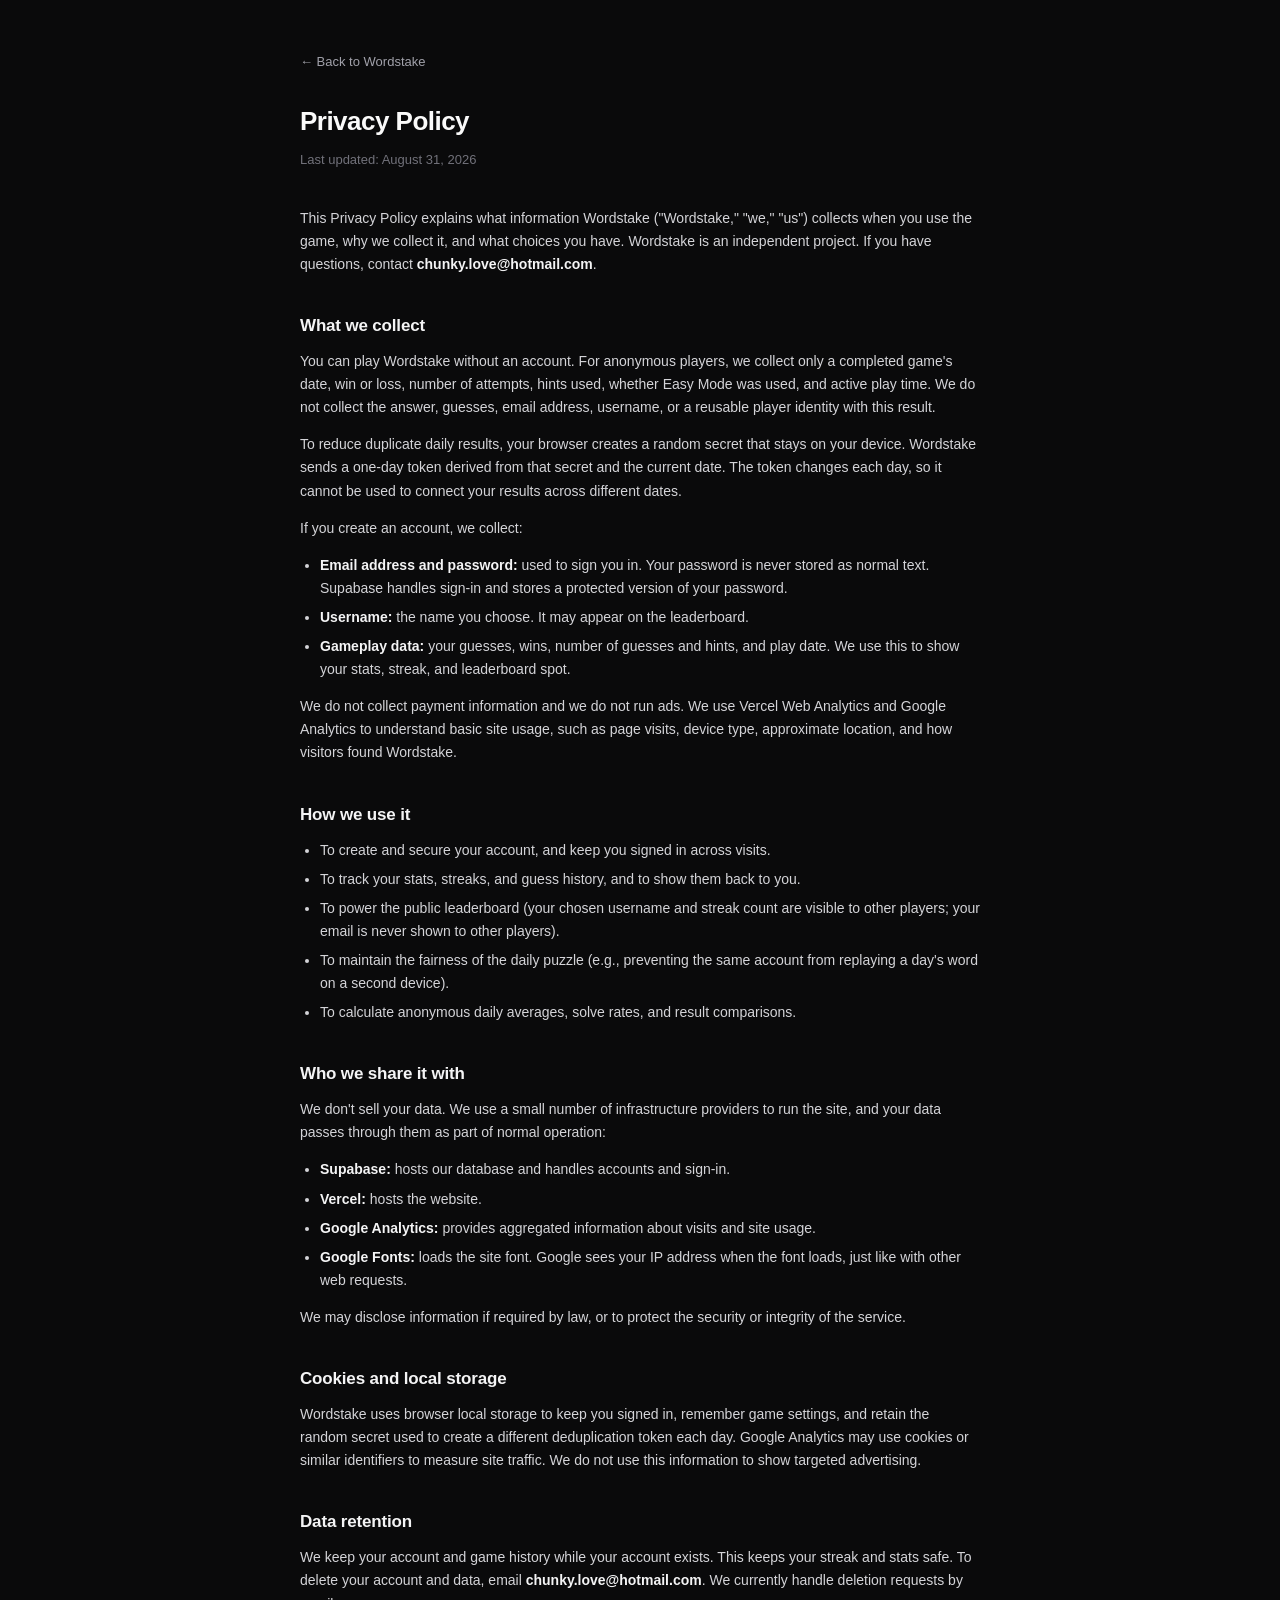
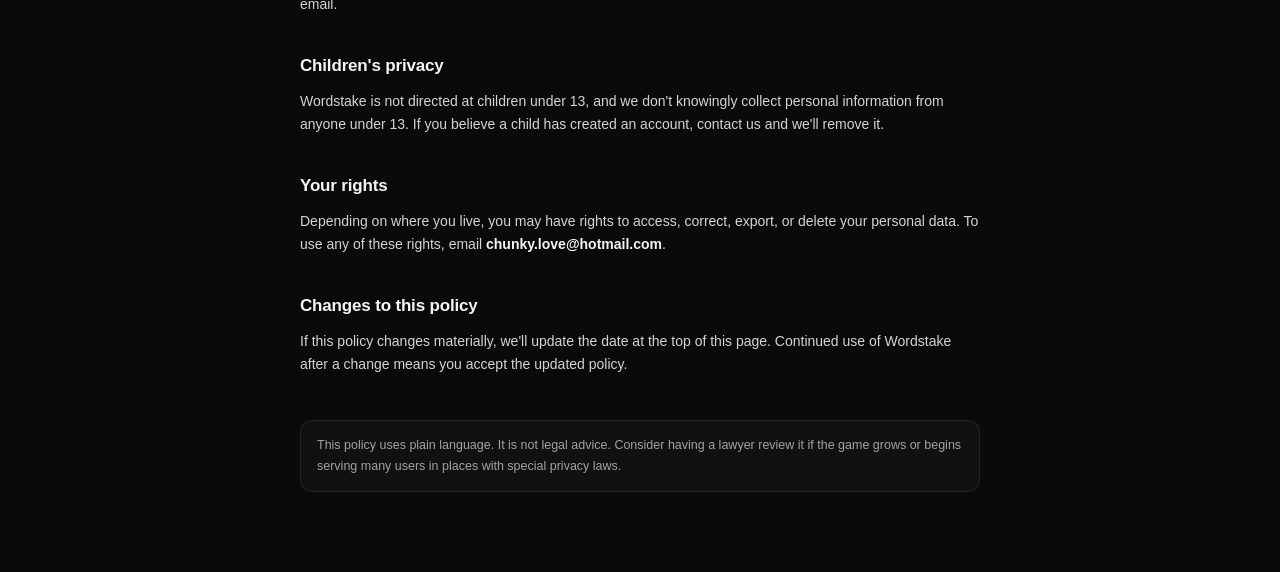
==== commit 0ae175bf: "Add measurable post-game growth loop" ====
--- a/privacy.html
+++ b/privacy.html
@@ -51,12 +51,13 @@
 <div class="wrap">
   <a class="back" href="/">← Back to Wordstake</a>
   <h1>Privacy Policy</h1>
-  <p class="updated">Last updated: August 23, 2026</p>
+  <p class="updated">Last updated: August 31, 2026</p>
 
   <p>This Privacy Policy explains what information Wordstake ("Wordstake," "we," "us") collects when you use the game, why we collect it, and what choices you have. Wordstake is an independent project. If you have questions, contact <strong>chunky.love@hotmail.com</strong>.</p>
 
   <h2>What we collect</h2>
-  <p>You can play Wordstake without an account. If you do, we do not collect personal information, and your stats only last for that browser session.</p>
+  <p>You can play Wordstake without an account. For anonymous players, we collect only a completed game's date, win or loss, number of attempts, hints used, whether Easy Mode was used, and active play time. We do not collect the answer, guesses, email address, username, or a reusable player identity with this result.</p>
+  <p>To reduce duplicate daily results, your browser creates a random secret that stays on your device. Wordstake sends a one-day token derived from that secret and the current date. The token changes each day, so it cannot be used to connect your results across different dates.</p>
   <p>If you create an account, we collect:</p>
   <ul>
     <li><strong>Email address and password:</strong> used to sign you in. Your password is never stored as normal text. Supabase handles sign-in and stores a protected version of your password.</li>
@@ -71,6 +72,7 @@
     <li>To track your stats, streaks, and guess history, and to show them back to you.</li>
     <li>To power the public leaderboard (your chosen username and streak count are visible to other players; your email is never shown to other players).</li>
     <li>To maintain the fairness of the daily puzzle (e.g., preventing the same account from replaying a day's word on a second device).</li>
+    <li>To calculate anonymous daily averages, solve rates, and result comparisons.</li>
   </ul>
 
   <h2>Who we share it with</h2>
@@ -84,7 +86,7 @@
   <p>We may disclose information if required by law, or to protect the security or integrity of the service.</p>
 
   <h2>Cookies and local storage</h2>
-  <p>Wordstake uses browser local storage to keep you signed in and remember game settings. Google Analytics may use cookies or similar identifiers to measure site traffic. We do not use this information to show targeted advertising.</p>
+  <p>Wordstake uses browser local storage to keep you signed in, remember game settings, and retain the random secret used to create a different deduplication token each day. Google Analytics may use cookies or similar identifiers to measure site traffic. We do not use this information to show targeted advertising.</p>
 
   <h2>Data retention</h2>
   <p>We keep your account and game history while your account exists. This keeps your streak and stats safe. To delete your account and data, email <strong>chunky.love@hotmail.com</strong>. We currently handle deletion requests by email.</p>
